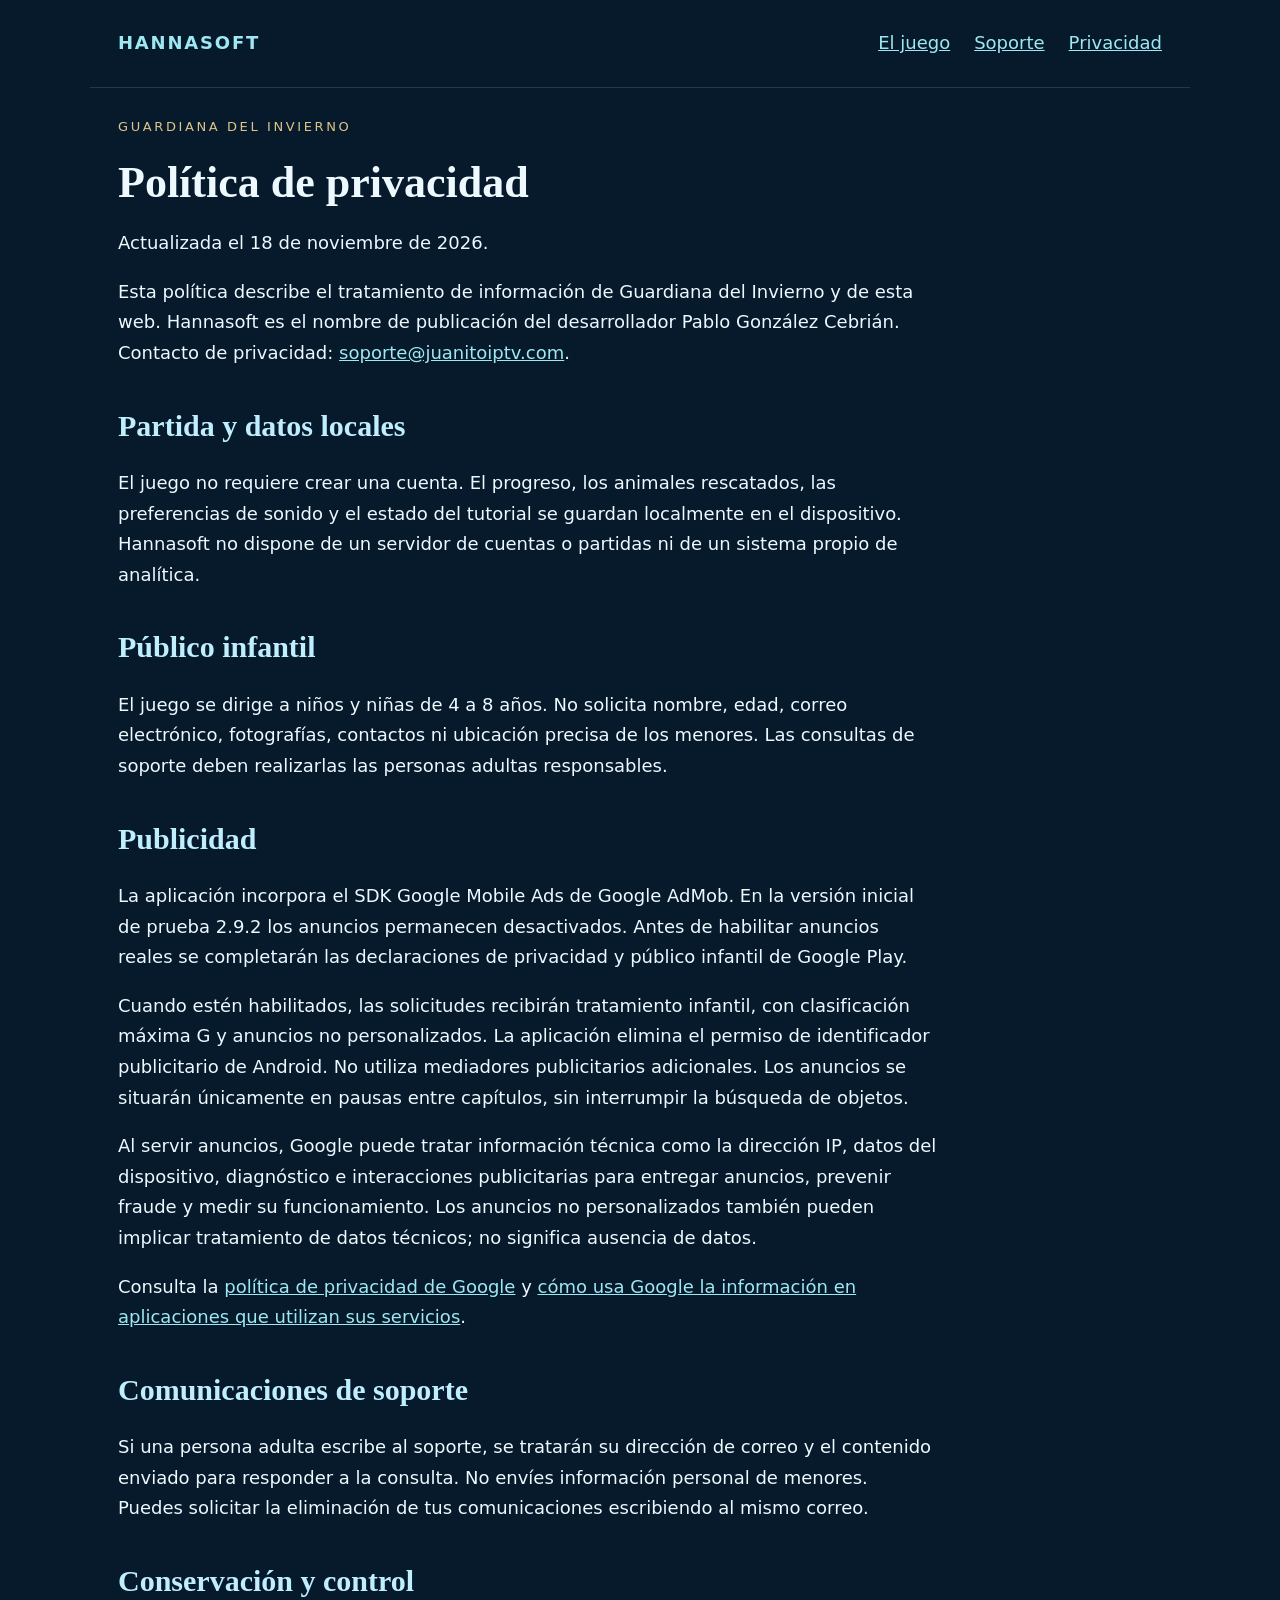
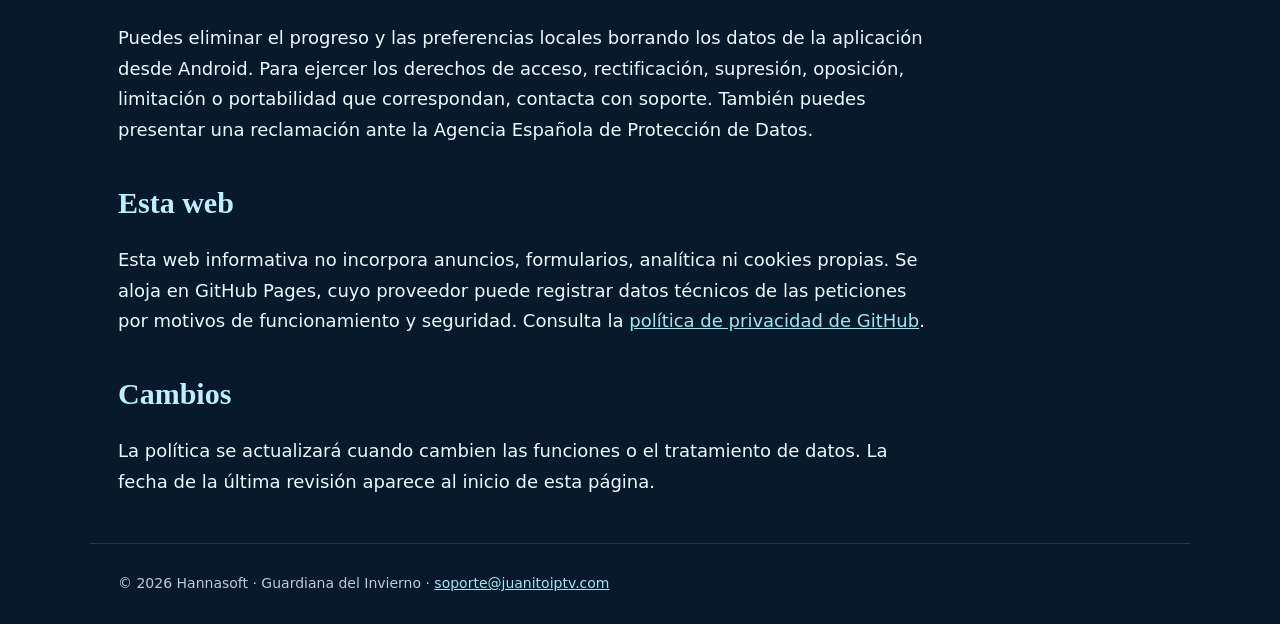
==== privacidad.html @ f2504790 "Publicar web informativa, soporte y privacidad de Hannasoft" ====
<!doctype html><html lang="es"><head><meta charset="utf-8"><meta name="viewport" content="width=device-width,initial-scale=1"><meta name="description" content="Hannasoft. Guardiana del Invierno: una aventura ilustrada de objetos ocultos y magia invernal."><title>Política de privacidad · Hannasoft</title><link rel="stylesheet" href="style.css"></head><body><header><a href="index.html" style="text-decoration:none;font-weight:750;letter-spacing:.1em">HANNASOFT</a><nav><a href="index.html">El juego</a><a href="soporte.html">Soporte</a><a href="privacidad.html">Privacidad</a></nav></header><main><article class="paper"><div class="eyebrow">Guardiana del Invierno</div><h1>Política de privacidad</h1><p>Actualizada el 18 de noviembre de 2026.</p><p>Esta política describe el tratamiento de información de Guardiana del Invierno y de esta web. Hannasoft es el nombre de publicación del desarrollador Pablo González Cebrián. Contacto de privacidad: <a href="mailto:soporte@juanitoiptv.com">soporte@juanitoiptv.com</a>.</p><h2>Partida y datos locales</h2><p>El juego no requiere crear una cuenta. El progreso, los animales rescatados, las preferencias de sonido y el estado del tutorial se guardan localmente en el dispositivo. Hannasoft no dispone de un servidor de cuentas o partidas ni de un sistema propio de analítica.</p><h2>Público infantil</h2><p>El juego se dirige a niños y niñas de 4 a 8 años. No solicita nombre, edad, correo electrónico, fotografías, contactos ni ubicación precisa de los menores. Las consultas de soporte deben realizarlas las personas adultas responsables.</p><h2>Publicidad</h2><p>La aplicación incorpora el SDK Google Mobile Ads de Google AdMob. En la versión inicial de prueba 2.9.2 los anuncios permanecen desactivados. Antes de habilitar anuncios reales se completarán las declaraciones de privacidad y público infantil de Google Play.</p><p>Cuando estén habilitados, las solicitudes recibirán tratamiento infantil, con clasificación máxima G y anuncios no personalizados. La aplicación elimina el permiso de identificador publicitario de Android. No utiliza mediadores publicitarios adicionales. Los anuncios se situarán únicamente en pausas entre capítulos, sin interrumpir la búsqueda de objetos.</p><p>Al servir anuncios, Google puede tratar información técnica como la dirección IP, datos del dispositivo, diagnóstico e interacciones publicitarias para entregar anuncios, prevenir fraude y medir su funcionamiento. Los anuncios no personalizados también pueden implicar tratamiento de datos técnicos; no significa ausencia de datos.</p><p>Consulta la <a href="https://policies.google.com/privacy">política de privacidad de Google</a> y <a href="https://policies.google.com/technologies/partner-sites">cómo usa Google la información en aplicaciones que utilizan sus servicios</a>.</p><h2>Comunicaciones de soporte</h2><p>Si una persona adulta escribe al soporte, se tratarán su dirección de correo y el contenido enviado para responder a la consulta. No envíes información personal de menores. Puedes solicitar la eliminación de tus comunicaciones escribiendo al mismo correo.</p><h2>Conservación y control</h2><p>Puedes eliminar el progreso y las preferencias locales borrando los datos de la aplicación desde Android. Para ejercer los derechos de acceso, rectificación, supresión, oposición, limitación o portabilidad que correspondan, contacta con soporte. También puedes presentar una reclamación ante la Agencia Española de Protección de Datos.</p><h2>Esta web</h2><p>Esta web informativa no incorpora anuncios, formularios, analítica ni cookies propias. Se aloja en GitHub Pages, cuyo proveedor puede registrar datos técnicos de las peticiones por motivos de funcionamiento y seguridad. Consulta la <a href="https://docs.github.com/en/site-policy/privacy-policies/github-general-privacy-statement">política de privacidad de GitHub</a>.</p><h2>Cambios</h2><p>La política se actualizará cuando cambien las funciones o el tratamiento de datos. La fecha de la última revisión aparece al inicio de esta página.</p></article></main><footer>© 2026 Hannasoft · Guardiana del Invierno · <a href="mailto:soporte@juanitoiptv.com">soporte@juanitoiptv.com</a></footer></body></html>
---- style.css ----
*{box-sizing:border-box}body{margin:0;background:#071a2b;color:#edf8ff;font:18px/1.7 system-ui,sans-serif}a{color:#9de8f2}header,main,footer{max-width:1100px;margin:auto;padding:28px}header{display:flex;align-items:center;justify-content:space-between;border-bottom:1px solid #ffffff20}nav{display:flex;gap:24px}h1,h2{font-family:Georgia,serif;line-height:1.15}h1{font-size:clamp(36px,6vw,72px);margin:20px 0}h2{font-size:30px;color:#bfeeff}.eyebrow{letter-spacing:.2em;text-transform:uppercase;color:#dcc58a;font-size:13px}.hero{padding:55px 0}.cover{width:100%;border-radius:20px;box-shadow:0 20px 80px #0006}.intro{max-width:720px;color:#cadce9}.grid{display:grid;grid-template-columns:repeat(3,1fr);gap:28px;margin:45px 0}.card{padding:25px;border-top:1px solid #8dd6e655;background:#ffffff04}.paper{max-width:820px}.paper h1{font-size:44px}.paper h2{margin-top:40px}footer{font-size:14px;color:#b8cbd8;border-top:1px solid #ffffff20}.button{display:inline-block;padding:10px 22px;border:1px solid #9de8f2;border-radius:10px;text-decoration:none} @media(max-width:650px){header{display:block}nav{margin-top:15px;flex-wrap:wrap;gap:16px}.grid{grid-template-columns:1fr}.hero{padding:25px 0}}
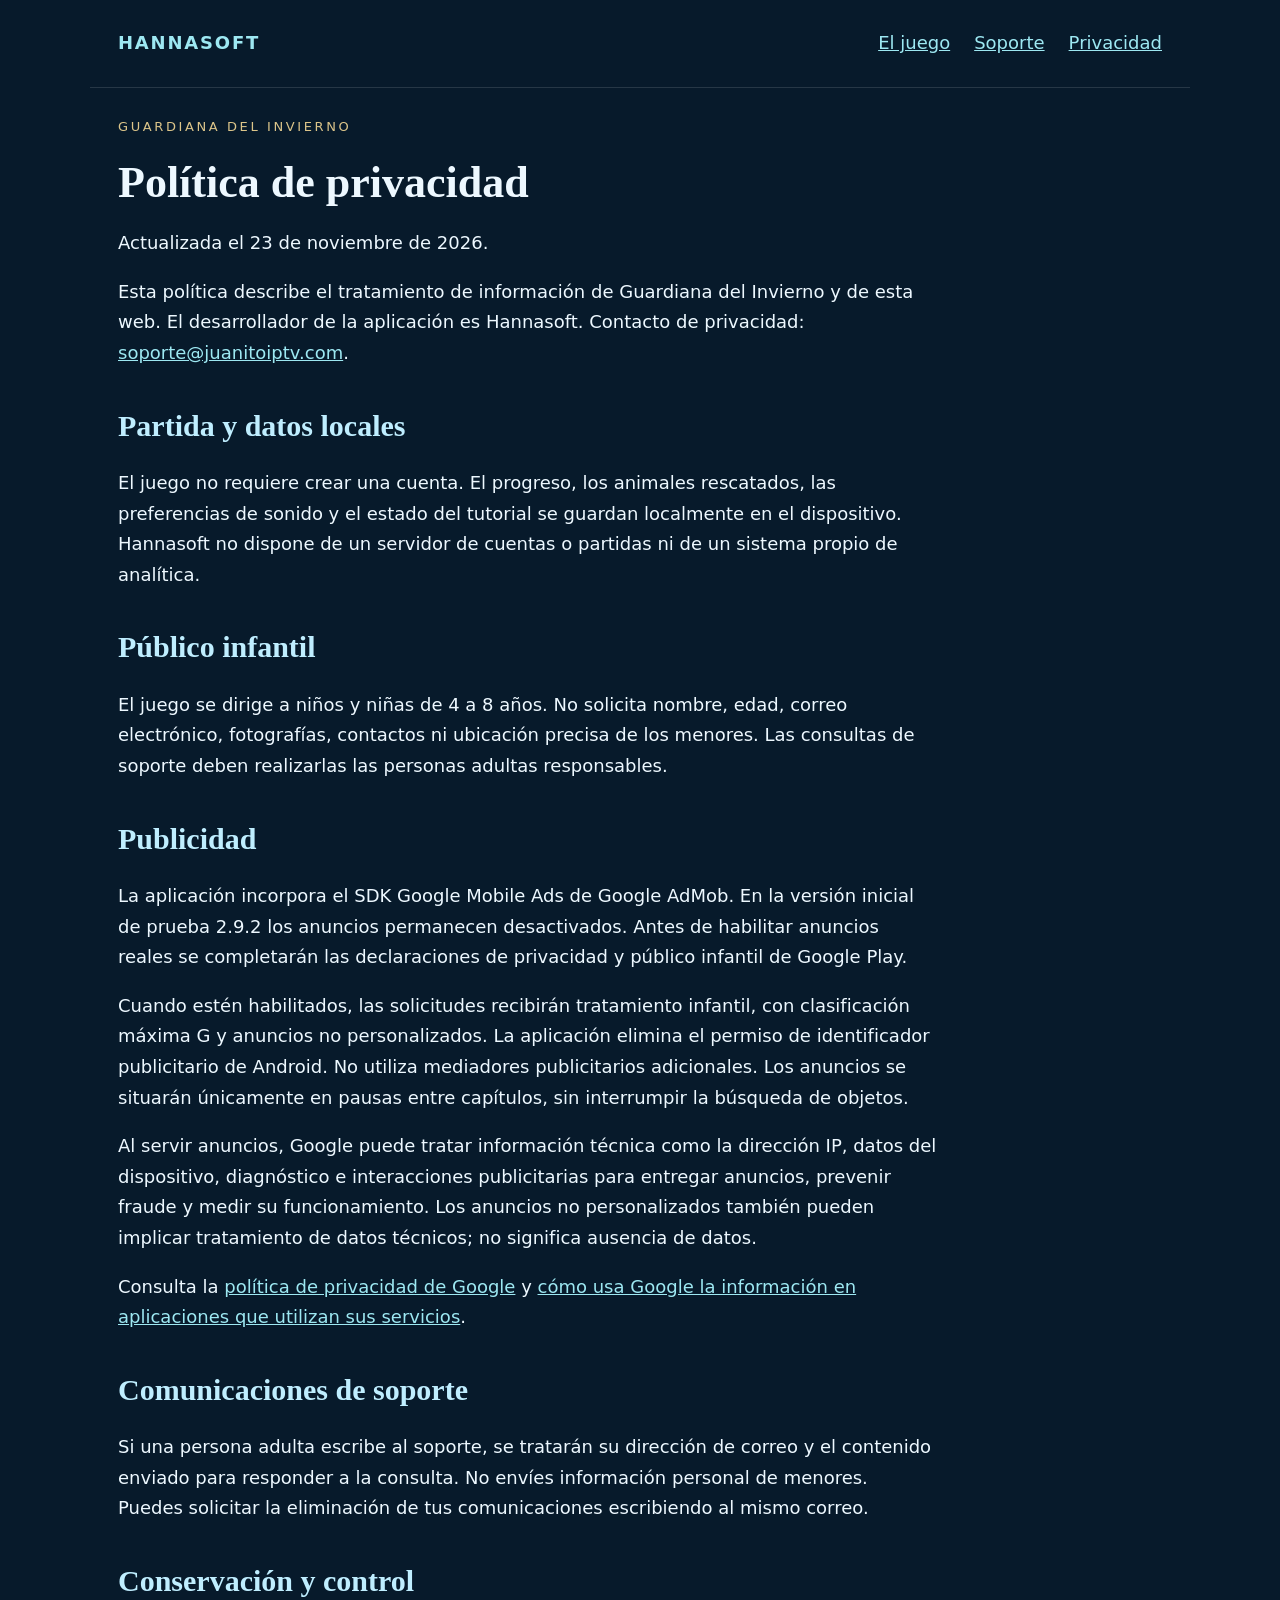
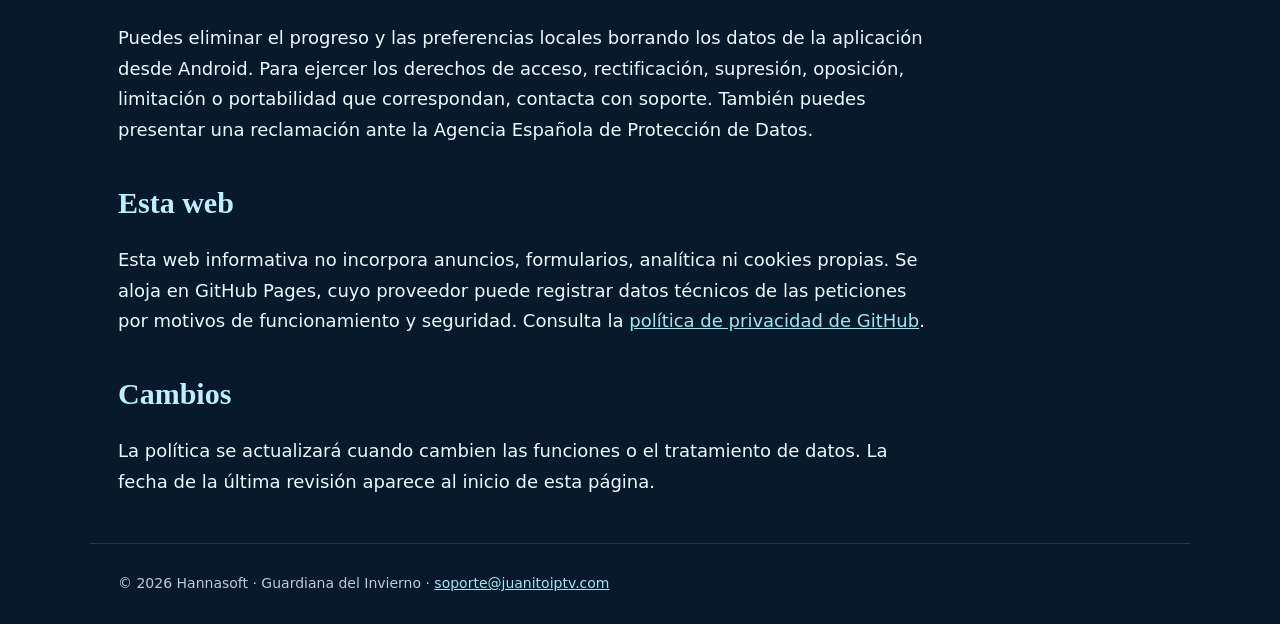
==== commit 8fb3e515: "Identificar la política únicamente como Hannasoft" ====
--- a/privacidad.html
+++ b/privacidad.html
@@ -1 +1 @@
-<!doctype html><html lang="es"><head><meta charset="utf-8"><meta name="viewport" content="width=device-width,initial-scale=1"><meta name="description" content="Hannasoft. Guardiana del Invierno: una aventura ilustrada de objetos ocultos y magia invernal."><title>Política de privacidad · Hannasoft</title><link rel="stylesheet" href="style.css"></head><body><header><a href="index.html" style="text-decoration:none;font-weight:750;letter-spacing:.1em">HANNASOFT</a><nav><a href="index.html">El juego</a><a href="soporte.html">Soporte</a><a href="privacidad.html">Privacidad</a></nav></header><main><article class="paper"><div class="eyebrow">Guardiana del Invierno</div><h1>Política de privacidad</h1><p>Actualizada el 18 de noviembre de 2026.</p><p>Esta política describe el tratamiento de información de Guardiana del Invierno y de esta web. Hannasoft es el nombre de publicación del desarrollador Pablo González Cebrián. Contacto de privacidad: <a href="mailto:soporte@juanitoiptv.com">soporte@juanitoiptv.com</a>.</p><h2>Partida y datos locales</h2><p>El juego no requiere crear una cuenta. El progreso, los animales rescatados, las preferencias de sonido y el estado del tutorial se guardan localmente en el dispositivo. Hannasoft no dispone de un servidor de cuentas o partidas ni de un sistema propio de analítica.</p><h2>Público infantil</h2><p>El juego se dirige a niños y niñas de 4 a 8 años. No solicita nombre, edad, correo electrónico, fotografías, contactos ni ubicación precisa de los menores. Las consultas de soporte deben realizarlas las personas adultas responsables.</p><h2>Publicidad</h2><p>La aplicación incorpora el SDK Google Mobile Ads de Google AdMob. En la versión inicial de prueba 2.9.2 los anuncios permanecen desactivados. Antes de habilitar anuncios reales se completarán las declaraciones de privacidad y público infantil de Google Play.</p><p>Cuando estén habilitados, las solicitudes recibirán tratamiento infantil, con clasificación máxima G y anuncios no personalizados. La aplicación elimina el permiso de identificador publicitario de Android. No utiliza mediadores publicitarios adicionales. Los anuncios se situarán únicamente en pausas entre capítulos, sin interrumpir la búsqueda de objetos.</p><p>Al servir anuncios, Google puede tratar información técnica como la dirección IP, datos del dispositivo, diagnóstico e interacciones publicitarias para entregar anuncios, prevenir fraude y medir su funcionamiento. Los anuncios no personalizados también pueden implicar tratamiento de datos técnicos; no significa ausencia de datos.</p><p>Consulta la <a href="https://policies.google.com/privacy">política de privacidad de Google</a> y <a href="https://policies.google.com/technologies/partner-sites">cómo usa Google la información en aplicaciones que utilizan sus servicios</a>.</p><h2>Comunicaciones de soporte</h2><p>Si una persona adulta escribe al soporte, se tratarán su dirección de correo y el contenido enviado para responder a la consulta. No envíes información personal de menores. Puedes solicitar la eliminación de tus comunicaciones escribiendo al mismo correo.</p><h2>Conservación y control</h2><p>Puedes eliminar el progreso y las preferencias locales borrando los datos de la aplicación desde Android. Para ejercer los derechos de acceso, rectificación, supresión, oposición, limitación o portabilidad que correspondan, contacta con soporte. También puedes presentar una reclamación ante la Agencia Española de Protección de Datos.</p><h2>Esta web</h2><p>Esta web informativa no incorpora anuncios, formularios, analítica ni cookies propias. Se aloja en GitHub Pages, cuyo proveedor puede registrar datos técnicos de las peticiones por motivos de funcionamiento y seguridad. Consulta la <a href="https://docs.github.com/en/site-policy/privacy-policies/github-general-privacy-statement">política de privacidad de GitHub</a>.</p><h2>Cambios</h2><p>La política se actualizará cuando cambien las funciones o el tratamiento de datos. La fecha de la última revisión aparece al inicio de esta página.</p></article></main><footer>© 2026 Hannasoft · Guardiana del Invierno · <a href="mailto:soporte@juanitoiptv.com">soporte@juanitoiptv.com</a></footer></body></html>+<!doctype html><html lang="es"><head><meta charset="utf-8"><meta name="viewport" content="width=device-width,initial-scale=1"><meta name="description" content="Hannasoft. Guardiana del Invierno: una aventura ilustrada de objetos ocultos y magia invernal."><title>Política de privacidad · Hannasoft</title><link rel="stylesheet" href="style.css"></head><body><header><a href="index.html" style="text-decoration:none;font-weight:750;letter-spacing:.1em">HANNASOFT</a><nav><a href="index.html">El juego</a><a href="soporte.html">Soporte</a><a href="privacidad.html">Privacidad</a></nav></header><main><article class="paper"><div class="eyebrow">Guardiana del Invierno</div><h1>Política de privacidad</h1><p>Actualizada el 23 de noviembre de 2026.</p><p>Esta política describe el tratamiento de información de Guardiana del Invierno y de esta web. El desarrollador de la aplicación es Hannasoft. Contacto de privacidad: <a href="mailto:soporte@juanitoiptv.com">soporte@juanitoiptv.com</a>.</p><h2>Partida y datos locales</h2><p>El juego no requiere crear una cuenta. El progreso, los animales rescatados, las preferencias de sonido y el estado del tutorial se guardan localmente en el dispositivo. Hannasoft no dispone de un servidor de cuentas o partidas ni de un sistema propio de analítica.</p><h2>Público infantil</h2><p>El juego se dirige a niños y niñas de 4 a 8 años. No solicita nombre, edad, correo electrónico, fotografías, contactos ni ubicación precisa de los menores. Las consultas de soporte deben realizarlas las personas adultas responsables.</p><h2>Publicidad</h2><p>La aplicación incorpora el SDK Google Mobile Ads de Google AdMob. En la versión inicial de prueba 2.9.2 los anuncios permanecen desactivados. Antes de habilitar anuncios reales se completarán las declaraciones de privacidad y público infantil de Google Play.</p><p>Cuando estén habilitados, las solicitudes recibirán tratamiento infantil, con clasificación máxima G y anuncios no personalizados. La aplicación elimina el permiso de identificador publicitario de Android. No utiliza mediadores publicitarios adicionales. Los anuncios se situarán únicamente en pausas entre capítulos, sin interrumpir la búsqueda de objetos.</p><p>Al servir anuncios, Google puede tratar información técnica como la dirección IP, datos del dispositivo, diagnóstico e interacciones publicitarias para entregar anuncios, prevenir fraude y medir su funcionamiento. Los anuncios no personalizados también pueden implicar tratamiento de datos técnicos; no significa ausencia de datos.</p><p>Consulta la <a href="https://policies.google.com/privacy">política de privacidad de Google</a> y <a href="https://policies.google.com/technologies/partner-sites">cómo usa Google la información en aplicaciones que utilizan sus servicios</a>.</p><h2>Comunicaciones de soporte</h2><p>Si una persona adulta escribe al soporte, se tratarán su dirección de correo y el contenido enviado para responder a la consulta. No envíes información personal de menores. Puedes solicitar la eliminación de tus comunicaciones escribiendo al mismo correo.</p><h2>Conservación y control</h2><p>Puedes eliminar el progreso y las preferencias locales borrando los datos de la aplicación desde Android. Para ejercer los derechos de acceso, rectificación, supresión, oposición, limitación o portabilidad que correspondan, contacta con soporte. También puedes presentar una reclamación ante la Agencia Española de Protección de Datos.</p><h2>Esta web</h2><p>Esta web informativa no incorpora anuncios, formularios, analítica ni cookies propias. Se aloja en GitHub Pages, cuyo proveedor puede registrar datos técnicos de las peticiones por motivos de funcionamiento y seguridad. Consulta la <a href="https://docs.github.com/en/site-policy/privacy-policies/github-general-privacy-statement">política de privacidad de GitHub</a>.</p><h2>Cambios</h2><p>La política se actualizará cuando cambien las funciones o el tratamiento de datos. La fecha de la última revisión aparece al inicio de esta página.</p></article></main><footer>© 2026 Hannasoft · Guardiana del Invierno · <a href="mailto:soporte@juanitoiptv.com">soporte@juanitoiptv.com</a></footer></body></html>
